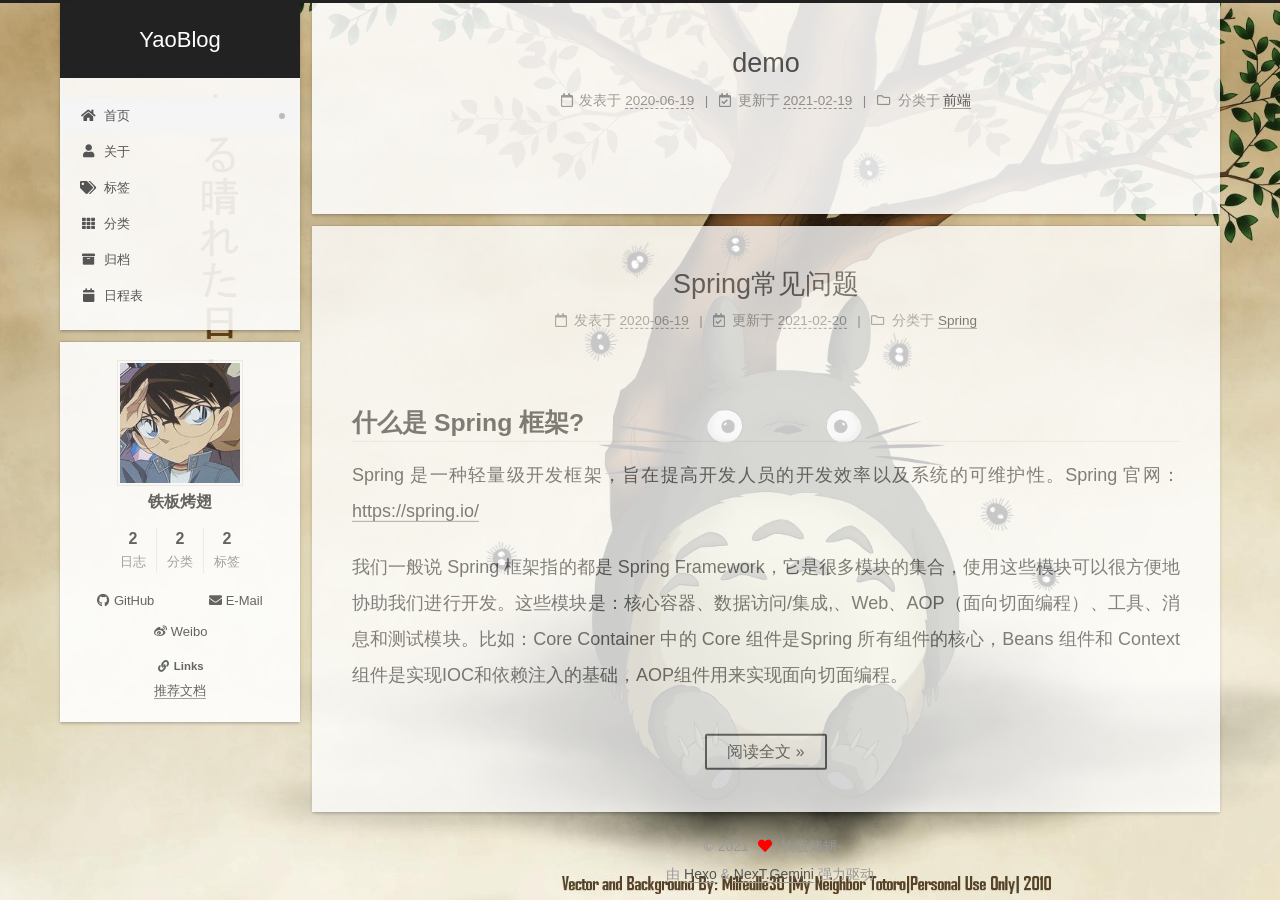
==== index.html @ 63dded12 "Site updated: 2021-02-20 14:52:36" ====
<!DOCTYPE html>
<html lang="zh-CN">
<head>
  <meta charset="UTF-8">
<meta name="viewport" content="width=device-width, initial-scale=1, maximum-scale=2">
<meta name="theme-color" content="#222">
<meta name="generator" content="Hexo 5.3.0">
  <link rel="apple-touch-icon" sizes="180x180" href="/images/apple-touch-icon-next.png">
  <link rel="icon" type="image/png" sizes="32x32" href="/images/favicon-32x32-next.png">
  <link rel="icon" type="image/png" sizes="16x16" href="/images/favicon-16x16-next.png">
  <link rel="mask-icon" href="/images/logo.svg" color="#222">

<link rel="stylesheet" href="/css/main.css">


<link rel="stylesheet" href="/lib/font-awesome/css/all.min.css">

<script id="hexo-configurations">
    var NexT = window.NexT || {};
    var CONFIG = {"hostname":"yaoblog.com","root":"/","scheme":"Gemini","version":"7.8.0","exturl":false,"sidebar":{"position":"left","display":"post","padding":18,"offset":12,"onmobile":false},"copycode":{"enable":false,"show_result":false,"style":null},"back2top":{"enable":true,"sidebar":false,"scrollpercent":false},"bookmark":{"enable":false,"color":"#222","save":"auto"},"fancybox":false,"mediumzoom":false,"lazyload":false,"pangu":false,"comments":{"style":"tabs","active":null,"storage":true,"lazyload":false,"nav":null},"algolia":{"hits":{"per_page":10},"labels":{"input_placeholder":"Search for Posts","hits_empty":"We didn't find any results for the search: ${query}","hits_stats":"${hits} results found in ${time} ms"}},"localsearch":{"enable":false,"trigger":"auto","top_n_per_article":1,"unescape":false,"preload":false},"motion":{"enable":true,"async":false,"transition":{"post_block":"fadeIn","post_header":"slideDownIn","post_body":"slideDownIn","coll_header":"slideLeftIn","sidebar":"slideUpIn"}}};
  </script>

  <meta property="og:type" content="website">
<meta property="og:title" content="YaoBlog">
<meta property="og:url" content="http://yaoblog.com/index.html">
<meta property="og:site_name" content="YaoBlog">
<meta property="og:locale" content="zh_CN">
<meta property="article:author" content="铁板烤翅">
<meta name="twitter:card" content="summary">

<link rel="canonical" href="http://yaoblog.com/">


<script id="page-configurations">
  // https://hexo.io/docs/variables.html
  CONFIG.page = {
    sidebar: "",
    isHome : true,
    isPost : false,
    lang   : 'zh-CN'
  };
</script>

  <title>YaoBlog</title>
  






  <noscript>
  <style>
  .use-motion .brand,
  .use-motion .menu-item,
  .sidebar-inner,
  .use-motion .post-block,
  .use-motion .pagination,
  .use-motion .comments,
  .use-motion .post-header,
  .use-motion .post-body,
  .use-motion .collection-header { opacity: initial; }

  .use-motion .site-title,
  .use-motion .site-subtitle {
    opacity: initial;
    top: initial;
  }

  .use-motion .logo-line-before i { left: initial; }
  .use-motion .logo-line-after i { right: initial; }
  </style>
</noscript>

</head>

<body itemscope itemtype="http://schema.org/WebPage">
  <div class="container use-motion">
    <div class="headband"></div>

    <header class="header" itemscope itemtype="http://schema.org/WPHeader">
      <div class="header-inner"><div class="site-brand-container">
  <div class="site-nav-toggle">
    <div class="toggle" aria-label="切换导航栏">
      <span class="toggle-line toggle-line-first"></span>
      <span class="toggle-line toggle-line-middle"></span>
      <span class="toggle-line toggle-line-last"></span>
    </div>
  </div>

  <div class="site-meta">

    <a href="/" class="brand" rel="start">
      <span class="logo-line-before"><i></i></span>
      <h1 class="site-title">YaoBlog</h1>
      <span class="logo-line-after"><i></i></span>
    </a>
  </div>

  <div class="site-nav-right">
    <div class="toggle popup-trigger">
    </div>
  </div>
</div>




<nav class="site-nav">
  <ul id="menu" class="main-menu menu">
        <li class="menu-item menu-item-home">

    <a href="/" rel="section"><i class="fa fa-home fa-fw"></i>首页</a>

  </li>
        <li class="menu-item menu-item-about">

    <a href="/about/" rel="section"><i class="fa fa-user fa-fw"></i>关于</a>

  </li>
        <li class="menu-item menu-item-tags">

    <a href="/tags/" rel="section"><i class="fa fa-tags fa-fw"></i>标签</a>

  </li>
        <li class="menu-item menu-item-categories">

    <a href="/categories/" rel="section"><i class="fa fa-th fa-fw"></i>分类</a>

  </li>
        <li class="menu-item menu-item-archives">

    <a href="/archives/" rel="section"><i class="fa fa-archive fa-fw"></i>归档</a>

  </li>
        <li class="menu-item menu-item-schedule">

    <a href="/schedule/" rel="section"><i class="fa fa-calendar fa-fw"></i>日程表</a>

  </li>
  </ul>
</nav>




</div>
    </header>

    
  <div class="back-to-top">
    <i class="fa fa-arrow-up"></i>
    <span>0%</span>
  </div>


    <main class="main">
      <div class="main-inner">
        <div class="content-wrap">
          

          <div class="content index posts-expand">
            
      
  
  
  <article itemscope itemtype="http://schema.org/Article" class="post-block" lang="zh-CN">
    <link itemprop="mainEntityOfPage" href="http://yaoblog.com/2020/06/19/demo/">

    <span hidden itemprop="author" itemscope itemtype="http://schema.org/Person">
      <meta itemprop="image" content="/images/1.gif">
      <meta itemprop="name" content="铁板烤翅">
      <meta itemprop="description" content="">
    </span>

    <span hidden itemprop="publisher" itemscope itemtype="http://schema.org/Organization">
      <meta itemprop="name" content="YaoBlog">
    </span>
      <header class="post-header">
        <h2 class="post-title" itemprop="name headline">
          
            <a href="/2020/06/19/demo/" class="post-title-link" itemprop="url">demo</a>
        </h2>

        <div class="post-meta">
            <span class="post-meta-item">
              <span class="post-meta-item-icon">
                <i class="far fa-calendar"></i>
              </span>
              <span class="post-meta-item-text">发表于</span>

              <time title="创建时间：2020-06-19 20:37:00" itemprop="dateCreated datePublished" datetime="2020-06-19T20:37:00+08:00">2020-06-19</time>
            </span>
              <span class="post-meta-item">
                <span class="post-meta-item-icon">
                  <i class="far fa-calendar-check"></i>
                </span>
                <span class="post-meta-item-text">更新于</span>
                <time title="修改时间：2021-02-19 23:08:04" itemprop="dateModified" datetime="2021-02-19T23:08:04+08:00">2021-02-19</time>
              </span>
            <span class="post-meta-item">
              <span class="post-meta-item-icon">
                <i class="far fa-folder"></i>
              </span>
              <span class="post-meta-item-text">分类于</span>
                <span itemprop="about" itemscope itemtype="http://schema.org/Thing">
                  <a href="/categories/%E5%89%8D%E7%AB%AF/" itemprop="url" rel="index"><span itemprop="name">前端</span></a>
                </span>
            </span>

          

        </div>
      </header>

    
    
    
    <div class="post-body" itemprop="articleBody">

      
          
      
    </div>

    
    
    
      <footer class="post-footer">
        <div class="post-eof"></div>
      </footer>
  </article>
  
  
  

      
  
  
  <article itemscope itemtype="http://schema.org/Article" class="post-block" lang="zh-CN">
    <link itemprop="mainEntityOfPage" href="http://yaoblog.com/2020/06/19/Spring%E5%B8%B8%E8%A7%81%E9%97%AE%E9%A2%98/">

    <span hidden itemprop="author" itemscope itemtype="http://schema.org/Person">
      <meta itemprop="image" content="/images/1.gif">
      <meta itemprop="name" content="铁板烤翅">
      <meta itemprop="description" content="">
    </span>

    <span hidden itemprop="publisher" itemscope itemtype="http://schema.org/Organization">
      <meta itemprop="name" content="YaoBlog">
    </span>
      <header class="post-header">
        <h2 class="post-title" itemprop="name headline">
          
            <a href="/2020/06/19/Spring%E5%B8%B8%E8%A7%81%E9%97%AE%E9%A2%98/" class="post-title-link" itemprop="url">Spring常见问题</a>
        </h2>

        <div class="post-meta">
            <span class="post-meta-item">
              <span class="post-meta-item-icon">
                <i class="far fa-calendar"></i>
              </span>
              <span class="post-meta-item-text">发表于</span>

              <time title="创建时间：2020-06-19 20:37:00" itemprop="dateCreated datePublished" datetime="2020-06-19T20:37:00+08:00">2020-06-19</time>
            </span>
              <span class="post-meta-item">
                <span class="post-meta-item-icon">
                  <i class="far fa-calendar-check"></i>
                </span>
                <span class="post-meta-item-text">更新于</span>
                <time title="修改时间：2021-02-20 11:25:54" itemprop="dateModified" datetime="2021-02-20T11:25:54+08:00">2021-02-20</time>
              </span>
            <span class="post-meta-item">
              <span class="post-meta-item-icon">
                <i class="far fa-folder"></i>
              </span>
              <span class="post-meta-item-text">分类于</span>
                <span itemprop="about" itemscope itemtype="http://schema.org/Thing">
                  <a href="/categories/Spring/" itemprop="url" rel="index"><span itemprop="name">Spring</span></a>
                </span>
            </span>

          

        </div>
      </header>

    
    
    
    <div class="post-body" itemprop="articleBody">

      
          <h2 id="什么是-Spring-框架"><a href="#什么是-Spring-框架" class="headerlink" title="什么是 Spring 框架?"></a>什么是 Spring 框架?</h2><p>Spring 是一种轻量级开发框架，旨在提高开发人员的开发效率以及系统的可维护性。Spring 官网：<a target="_blank" rel="noopener" href="https://spring.io/">https://spring.io/</a></p>
<p>我们一般说 Spring 框架指的都是 Spring Framework，它是很多模块的集合，使用这些模块可以很方便地协助我们进行开发。这些模块是：核心容器、数据访问/集成,、Web、AOP（面向切面编程）、工具、消息和测试模块。比如：Core Container 中的 Core 组件是Spring 所有组件的核心，Beans 组件和 Context 组件是实现IOC和依赖注入的基础，AOP组件用来实现面向切面编程。</p>
          <!--noindex-->
            <div class="post-button">
              <a class="btn" href="/2020/06/19/Spring%E5%B8%B8%E8%A7%81%E9%97%AE%E9%A2%98/#more" rel="contents">
                阅读全文 &raquo;
              </a>
            </div>
          <!--/noindex-->
        
      
    </div>

    
    
    
      <footer class="post-footer">
        <div class="post-eof"></div>
      </footer>
  </article>
  
  
  


  



          </div>
          

<script>
  window.addEventListener('tabs:register', () => {
    let { activeClass } = CONFIG.comments;
    if (CONFIG.comments.storage) {
      activeClass = localStorage.getItem('comments_active') || activeClass;
    }
    if (activeClass) {
      let activeTab = document.querySelector(`a[href="#comment-${activeClass}"]`);
      if (activeTab) {
        activeTab.click();
      }
    }
  });
  if (CONFIG.comments.storage) {
    window.addEventListener('tabs:click', event => {
      if (!event.target.matches('.tabs-comment .tab-content .tab-pane')) return;
      let commentClass = event.target.classList[1];
      localStorage.setItem('comments_active', commentClass);
    });
  }
</script>

        </div>
          
  
  <div class="toggle sidebar-toggle">
    <span class="toggle-line toggle-line-first"></span>
    <span class="toggle-line toggle-line-middle"></span>
    <span class="toggle-line toggle-line-last"></span>
  </div>

  <aside class="sidebar">
    <div class="sidebar-inner">

      <ul class="sidebar-nav motion-element">
        <li class="sidebar-nav-toc">
          文章目录
        </li>
        <li class="sidebar-nav-overview">
          站点概览
        </li>
      </ul>

      <!--noindex-->
      <div class="post-toc-wrap sidebar-panel">
      </div>
      <!--/noindex-->

      <div class="site-overview-wrap sidebar-panel">
        <div class="site-author motion-element" itemprop="author" itemscope itemtype="http://schema.org/Person">
    <img class="site-author-image" itemprop="image" alt="铁板烤翅"
      src="/images/1.gif">
  <p class="site-author-name" itemprop="name">铁板烤翅</p>
  <div class="site-description" itemprop="description"></div>
</div>
<div class="site-state-wrap motion-element">
  <nav class="site-state">
      <div class="site-state-item site-state-posts">
          <a href="/archives/">
        
          <span class="site-state-item-count">2</span>
          <span class="site-state-item-name">日志</span>
        </a>
      </div>
      <div class="site-state-item site-state-categories">
            <a href="/categories/">
          
        <span class="site-state-item-count">2</span>
        <span class="site-state-item-name">分类</span></a>
      </div>
      <div class="site-state-item site-state-tags">
            <a href="/tags/">
          
        <span class="site-state-item-count">2</span>
        <span class="site-state-item-name">标签</span></a>
      </div>
  </nav>
</div>
  <div class="links-of-author motion-element">
      <span class="links-of-author-item">
        <a href="https://github.com/yaochangjian99" title="GitHub → https:&#x2F;&#x2F;github.com&#x2F;yaochangjian99" rel="noopener" target="_blank"><i class="fab fa-github fa-fw"></i>GitHub</a>
      </span>
      <span class="links-of-author-item">
        <a href="mailto:yourname@gmail.com" title="E-Mail → mailto:yourname@gmail.com" rel="noopener" target="_blank"><i class="fa fa-envelope fa-fw"></i>E-Mail</a>
      </span>
      <span class="links-of-author-item">
        <a href="https://weibo.com/yourname" title="Weibo → https:&#x2F;&#x2F;weibo.com&#x2F;yourname" rel="noopener" target="_blank"><i class="fab fa-weibo fa-fw"></i>Weibo</a>
      </span>
  </div>


  <div class="links-of-blogroll motion-element">
    <div class="links-of-blogroll-title"><i class="fa fa-link fa-fw"></i>
      Links
    </div>
    <ul class="links-of-blogroll-list">
        <li class="links-of-blogroll-item">
          <a href="https://mubu.com/doc/4XnoLRq3066#mindmap" title="https:&#x2F;&#x2F;mubu.com&#x2F;doc&#x2F;4XnoLRq3066#mindmap" rel="noopener" target="_blank">推荐文档</a>
        </li>
    </ul>
  </div>

      </div>

    </div>
  </aside>
  <div id="sidebar-dimmer"></div>


      </div>
    </main>

    <footer class="footer">
      <div class="footer-inner">
        

        

<div class="copyright">
  
  &copy; 
  <span itemprop="copyrightYear">2021</span>
  <span class="with-love">
    <i class="fa fa-heart"></i>
  </span>
  <span class="author" itemprop="copyrightHolder">铁板烤翅</span>
</div>
  <div class="powered-by">由 <a href="https://hexo.io/" class="theme-link" rel="noopener" target="_blank">Hexo</a> & <a href="https://theme-next.org/" class="theme-link" rel="noopener" target="_blank">NexT.Gemini</a> 强力驱动
  </div>

        








      </div>
    </footer>
  </div>

  
  <script src="/lib/anime.min.js"></script>
  <script src="/lib/velocity/velocity.min.js"></script>
  <script src="/lib/velocity/velocity.ui.min.js"></script>

<script src="/js/utils.js"></script>

<script src="/js/motion.js"></script>


<script src="/js/schemes/pisces.js"></script>


<script src="/js/next-boot.js"></script>




  















  

  

</body>
</html>
---- css/main.css ----
:root {
  --body-bg-color: #eee;
  --content-bg-color: #fff;
  --card-bg-color: #f5f5f5;
  --text-color: #555;
  --blockquote-color: #666;
  --link-color: #555;
  --link-hover-color: #222;
  --brand-color: #fff;
  --brand-hover-color: #fff;
  --table-row-odd-bg-color: #f9f9f9;
  --table-row-hover-bg-color: #f5f5f5;
  --menu-item-bg-color: #f5f5f5;
  --btn-default-bg: #fff;
  --btn-default-color: #555;
  --btn-default-border-color: #555;
  --btn-default-hover-bg: #222;
  --btn-default-hover-color: #fff;
  --btn-default-hover-border-color: #222;
}
html {
  line-height: 1.15; /* 1 */
  -webkit-text-size-adjust: 100%; /* 2 */
}
body {
  margin: 0;
}
main {
  display: block;
}
h1 {
  font-size: 2em;
  margin: 0.67em 0;
}
hr {
  box-sizing: content-box; /* 1 */
  height: 0; /* 1 */
  overflow: visible; /* 2 */
}
pre {
  font-family: monospace, monospace; /* 1 */
  font-size: 1em; /* 2 */
}
a {
  background: transparent;
}
abbr[title] {
  border-bottom: none; /* 1 */
  text-decoration: underline; /* 2 */
  text-decoration: underline dotted; /* 2 */
}
b,
strong {
  font-weight: bolder;
}
code,
kbd,
samp {
  font-family: monospace, monospace; /* 1 */
  font-size: 1em; /* 2 */
}
small {
  font-size: 80%;
}
sub,
sup {
  font-size: 75%;
  line-height: 0;
  position: relative;
  vertical-align: baseline;
}
sub {
  bottom: -0.25em;
}
sup {
  top: -0.5em;
}
img {
  border-style: none;
}
button,
input,
optgroup,
select,
textarea {
  font-family: inherit; /* 1 */
  font-size: 100%; /* 1 */
  line-height: 1.15; /* 1 */
  margin: 0; /* 2 */
}
button,
input {
/* 1 */
  overflow: visible;
}
button,
select {
/* 1 */
  text-transform: none;
}
button,
[type='button'],
[type='reset'],
[type='submit'] {
  -webkit-appearance: button;
}
button::-moz-focus-inner,
[type='button']::-moz-focus-inner,
[type='reset']::-moz-focus-inner,
[type='submit']::-moz-focus-inner {
  border-style: none;
  padding: 0;
}
button:-moz-focusring,
[type='button']:-moz-focusring,
[type='reset']:-moz-focusring,
[type='submit']:-moz-focusring {
  outline: 1px dotted ButtonText;
}
fieldset {
  padding: 0.35em 0.75em 0.625em;
}
legend {
  box-sizing: border-box; /* 1 */
  color: inherit; /* 2 */
  display: table; /* 1 */
  max-width: 100%; /* 1 */
  padding: 0; /* 3 */
  white-space: normal; /* 1 */
}
progress {
  vertical-align: baseline;
}
textarea {
  overflow: auto;
}
[type='checkbox'],
[type='radio'] {
  box-sizing: border-box; /* 1 */
  padding: 0; /* 2 */
}
[type='number']::-webkit-inner-spin-button,
[type='number']::-webkit-outer-spin-button {
  height: auto;
}
[type='search'] {
  outline-offset: -2px; /* 2 */
  -webkit-appearance: textfield; /* 1 */
}
[type='search']::-webkit-search-decoration {
  -webkit-appearance: none;
}
::-webkit-file-upload-button {
  font: inherit; /* 2 */
  -webkit-appearance: button; /* 1 */
}
details {
  display: block;
}
summary {
  display: list-item;
}
template {
  display: none;
}
[hidden] {
  display: none;
}
::selection {
  background: #262a30;
  color: #eee;
}
html,
body {
  height: 100%;
}
body {
  background: var(--body-bg-color);
  color: var(--text-color);
  font-family: 'Lato', "PingFang SC", "Microsoft YaHei", sans-serif;
  font-size: 1em;
  line-height: 2;
}
@media (max-width: 991px) {
  body {
    padding-left: 0 !important;
    padding-right: 0 !important;
  }
}
h1,
h2,
h3,
h4,
h5,
h6 {
  font-family: 'Lato', "PingFang SC", "Microsoft YaHei", sans-serif;
  font-weight: bold;
  line-height: 1.5;
  margin: 20px 0 15px;
}
h1 {
  font-size: 1.5em;
}
h2 {
  font-size: 1.375em;
}
h3 {
  font-size: 1.25em;
}
h4 {
  font-size: 1.125em;
}
h5 {
  font-size: 1em;
}
h6 {
  font-size: 0.875em;
}
p {
  margin: 0 0 20px 0;
}
a,
span.exturl {
  border-bottom: 1px solid #999;
  color: var(--link-color);
  outline: 0;
  text-decoration: none;
  overflow-wrap: break-word;
  word-wrap: break-word;
  cursor: pointer;
}
a:hover,
span.exturl:hover {
  border-bottom-color: var(--link-hover-color);
  color: var(--link-hover-color);
}
iframe,
img,
video {
  display: block;
  margin-left: auto;
  margin-right: auto;
  max-width: 100%;
}
hr {
  background-image: repeating-linear-gradient(-45deg, #ddd, #ddd 4px, transparent 4px, transparent 8px);
  border: 0;
  height: 3px;
  margin: 40px 0;
}
blockquote {
  border-left: 4px solid #ddd;
  color: var(--blockquote-color);
  margin: 0;
  padding: 0 15px;
}
blockquote cite::before {
  content: '-';
  padding: 0 5px;
}
dt {
  font-weight: bold;
}
dd {
  margin: 0;
  padding: 0;
}
kbd {
  background-color: #f5f5f5;
  background-image: linear-gradient(#eee, #fff, #eee);
  border: 1px solid #ccc;
  border-radius: 0.2em;
  box-shadow: 0.1em 0.1em 0.2em rgba(0,0,0,0.1);
  color: #555;
  font-family: inherit;
  padding: 0.1em 0.3em;
  white-space: nowrap;
}
.table-container {
  overflow: auto;
}
table {
  border-collapse: collapse;
  border-spacing: 0;
  font-size: 0.875em;
  margin: 0 0 20px 0;
  width: 100%;
}
tbody tr:nth-of-type(odd) {
  background: var(--table-row-odd-bg-color);
}
tbody tr:hover {
  background: var(--table-row-hover-bg-color);
}
caption,
th,
td {
  font-weight: normal;
  padding: 8px;
  vertical-align: middle;
}
th,
td {
  border: 1px solid #ddd;
  border-bottom: 3px solid #ddd;
}
th {
  font-weight: 700;
  padding-bottom: 10px;
}
td {
  border-bottom-width: 1px;
}
.btn {
  background: var(--btn-default-bg);
  border: 2px solid var(--btn-default-border-color);
  border-radius: 2px;
  color: var(--btn-default-color);
  display: inline-block;
  font-size: 0.875em;
  line-height: 2;
  padding: 0 20px;
  text-decoration: none;
  transition-property: background-color;
  transition-delay: 0s;
  transition-duration: 0.2s;
  transition-timing-function: ease-in-out;
}
.btn:hover {
  background: var(--btn-default-hover-bg);
  border-color: var(--btn-default-hover-border-color);
  color: var(--btn-default-hover-color);
}
.btn + .btn {
  margin: 0 0 8px 8px;
}
.btn .fa-fw {
  text-align: left;
  width: 1.285714285714286em;
}
.toggle {
  line-height: 0;
}
.toggle .toggle-line {
  background: #fff;
  display: inline-block;
  height: 2px;
  left: 0;
  position: relative;
  top: 0;
  transition: all 0.4s;
  vertical-align: top;
  width: 100%;
}
.toggle .toggle-line:not(:first-child) {
  margin-top: 3px;
}
.toggle.toggle-arrow .toggle-line-first {
  left: 50%;
  top: 2px;
  transform: rotate(45deg);
  width: 50%;
}
.toggle.toggle-arrow .toggle-line-middle {
  left: 2px;
  width: 90%;
}
.toggle.toggle-arrow .toggle-line-last {
  left: 50%;
  top: -2px;
  transform: rotate(-45deg);
  width: 50%;
}
.toggle.toggle-close .toggle-line-first {
  transform: rotate(-45deg);
  top: 5px;
}
.toggle.toggle-close .toggle-line-middle {
  opacity: 0;
}
.toggle.toggle-close .toggle-line-last {
  transform: rotate(45deg);
  top: -5px;
}
.highlight,
pre {
  background: #f7f7f7;
  color: #4d4d4c;
  line-height: 1.6;
  margin: 0 auto 20px;
}
pre,
code {
  font-family: consolas, Menlo, monospace, "PingFang SC", "Microsoft YaHei";
}
code {
  background: #eee;
  border-radius: 3px;
  color: #555;
  padding: 2px 4px;
  overflow-wrap: break-word;
  word-wrap: break-word;
}
.highlight *::selection {
  background: #d6d6d6;
}
.highlight pre {
  border: 0;
  margin: 0;
  padding: 10px 0;
}
.highlight table {
  border: 0;
  margin: 0;
  width: auto;
}
.highlight td {
  border: 0;
  padding: 0;
}
.highlight figcaption {
  background: #eff2f3;
  color: #4d4d4c;
  display: flex;
  font-size: 0.875em;
  justify-content: space-between;
  line-height: 1.2;
  padding: 0.5em;
}
.highlight figcaption a {
  color: #4d4d4c;
}
.highlight figcaption a:hover {
  border-bottom-color: #4d4d4c;
}
.highlight .gutter {
  -moz-user-select: none;
  -ms-user-select: none;
  -webkit-user-select: none;
  user-select: none;
}
.highlight .gutter pre {
  background: #eff2f3;
  color: #869194;
  padding-left: 10px;
  padding-right: 10px;
  text-align: right;
}
.highlight .code pre {
  background: #f7f7f7;
  padding-left: 10px;
  width: 100%;
}
.gist table {
  width: auto;
}
.gist table td {
  border: 0;
}
pre {
  overflow: auto;
  padding: 10px;
}
pre code {
  background: none;
  color: #4d4d4c;
  font-size: 0.875em;
  padding: 0;
  text-shadow: none;
}
pre .deletion {
  background: #fdd;
}
pre .addition {
  background: #dfd;
}
pre .meta {
  color: #eab700;
  -moz-user-select: none;
  -ms-user-select: none;
  -webkit-user-select: none;
  user-select: none;
}
pre .comment {
  color: #8e908c;
}
pre .variable,
pre .attribute,
pre .tag,
pre .name,
pre .regexp,
pre .ruby .constant,
pre .xml .tag .title,
pre .xml .pi,
pre .xml .doctype,
pre .html .doctype,
pre .css .id,
pre .css .class,
pre .css .pseudo {
  color: #c82829;
}
pre .number,
pre .preprocessor,
pre .built_in,
pre .builtin-name,
pre .literal,
pre .params,
pre .constant,
pre .command {
  color: #f5871f;
}
pre .ruby .class .title,
pre .css .rules .attribute,
pre .string,
pre .symbol,
pre .value,
pre .inheritance,
pre .header,
pre .ruby .symbol,
pre .xml .cdata,
pre .special,
pre .formula {
  color: #718c00;
}
pre .title,
pre .css .hexcolor {
  color: #3e999f;
}
pre .function,
pre .python .decorator,
pre .python .title,
pre .ruby .function .title,
pre .ruby .title .keyword,
pre .perl .sub,
pre .javascript .title,
pre .coffeescript .title {
  color: #4271ae;
}
pre .keyword,
pre .javascript .function {
  color: #8959a8;
}
.blockquote-center {
  border-left: none;
  margin: 40px 0;
  padding: 0;
  position: relative;
  text-align: center;
}
.blockquote-center .fa {
  display: block;
  opacity: 0.6;
  position: absolute;
  width: 100%;
}
.blockquote-center .fa-quote-left {
  border-top: 1px solid #ccc;
  text-align: left;
  top: -20px;
}
.blockquote-center .fa-quote-right {
  border-bottom: 1px solid #ccc;
  text-align: right;
  bottom: -20px;
}
.blockquote-center p,
.blockquote-center div {
  text-align: center;
}
.post-body .group-picture img {
  margin: 0 auto;
  padding: 0 3px;
}
.group-picture-row {
  margin-bottom: 6px;
  overflow: hidden;
}
.group-picture-column {
  float: left;
  margin-bottom: 10px;
}
.post-body .label {
  color: #555;
  display: inline;
  padding: 0 2px;
}
.post-body .label.default {
  background: #f0f0f0;
}
.post-body .label.primary {
  background: #efe6f7;
}
.post-body .label.info {
  background: #e5f2f8;
}
.post-body .label.success {
  background: #e7f4e9;
}
.post-body .label.warning {
  background: #fcf6e1;
}
.post-body .label.danger {
  background: #fae8eb;
}
.post-body .tabs {
  margin-bottom: 20px;
}
.post-body .tabs,
.tabs-comment {
  display: block;
  padding-top: 10px;
  position: relative;
}
.post-body .tabs ul.nav-tabs,
.tabs-comment ul.nav-tabs {
  display: flex;
  flex-wrap: wrap;
  margin: 0;
  margin-bottom: -1px;
  padding: 0;
}
@media (max-width: 413px) {
  .post-body .tabs ul.nav-tabs,
  .tabs-comment ul.nav-tabs {
    display: block;
    margin-bottom: 5px;
  }
}
.post-body .tabs ul.nav-tabs li.tab,
.tabs-comment ul.nav-tabs li.tab {
  border-bottom: 1px solid #ddd;
  border-left: 1px solid transparent;
  border-right: 1px solid transparent;
  border-top: 3px solid transparent;
  flex-grow: 1;
  list-style-type: none;
  border-radius: 0 0 0 0;
}
@media (max-width: 413px) {
  .post-body .tabs ul.nav-tabs li.tab,
  .tabs-comment ul.nav-tabs li.tab {
    border-bottom: 1px solid transparent;
    border-left: 3px solid transparent;
    border-right: 1px solid transparent;
    border-top: 1px solid transparent;
  }
}
@media (max-width: 413px) {
  .post-body .tabs ul.nav-tabs li.tab,
  .tabs-comment ul.nav-tabs li.tab {
    border-radius: 0;
  }
}
.post-body .tabs ul.nav-tabs li.tab a,
.tabs-comment ul.nav-tabs li.tab a {
  border-bottom: initial;
  display: block;
  line-height: 1.8;
  outline: 0;
  padding: 0.25em 0.75em;
  text-align: center;
  transition-delay: 0s;
  transition-duration: 0.2s;
  transition-timing-function: ease-out;
}
.post-body .tabs ul.nav-tabs li.tab a i,
.tabs-comment ul.nav-tabs li.tab a i {
  width: 1.285714285714286em;
}
.post-body .tabs ul.nav-tabs li.tab.active,
.tabs-comment ul.nav-tabs li.tab.active {
  border-bottom: 1px solid transparent;
  border-left: 1px solid #ddd;
  border-right: 1px solid #ddd;
  border-top: 3px solid #fc6423;
}
@media (max-width: 413px) {
  .post-body .tabs ul.nav-tabs li.tab.active,
  .tabs-comment ul.nav-tabs li.tab.active {
    border-bottom: 1px solid #ddd;
    border-left: 3px solid #fc6423;
    border-right: 1px solid #ddd;
    border-top: 1px solid #ddd;
  }
}
.post-body .tabs ul.nav-tabs li.tab.active a,
.tabs-comment ul.nav-tabs li.tab.active a {
  color: var(--link-color);
  cursor: default;
}
.post-body .tabs .tab-content .tab-pane,
.tabs-comment .tab-content .tab-pane {
  border: 1px solid #ddd;
  border-top: 0;
  padding: 20px 20px 0 20px;
  border-radius: 0;
}
.post-body .tabs .tab-content .tab-pane:not(.active),
.tabs-comment .tab-content .tab-pane:not(.active) {
  display: none;
}
.post-body .tabs .tab-content .tab-pane.active,
.tabs-comment .tab-content .tab-pane.active {
  display: block;
}
.post-body .tabs .tab-content .tab-pane.active:nth-of-type(1),
.tabs-comment .tab-content .tab-pane.active:nth-of-type(1) {
  border-radius: 0 0 0 0;
}
@media (max-width: 413px) {
  .post-body .tabs .tab-content .tab-pane.active:nth-of-type(1),
  .tabs-comment .tab-content .tab-pane.active:nth-of-type(1) {
    border-radius: 0;
  }
}
.post-body .note {
  border-radius: 3px;
  margin-bottom: 20px;
  padding: 1em;
  position: relative;
  border: 1px solid #eee;
  border-left-width: 5px;
}
.post-body .note h2,
.post-body .note h3,
.post-body .note h4,
.post-body .note h5,
.post-body .note h6 {
  margin-top: 0;
  border-bottom: initial;
  margin-bottom: 0;
  padding-top: 0;
}
.post-body .note p:first-child,
.post-body .note ul:first-child,
.post-body .note ol:first-child,
.post-body .note table:first-child,
.post-body .note pre:first-child,
.post-body .note blockquote:first-child,
.post-body .note img:first-child {
  margin-top: 0;
}
.post-body .note p:last-child,
.post-body .note ul:last-child,
.post-body .note ol:last-child,
.post-body .note table:last-child,
.post-body .note pre:last-child,
.post-body .note blockquote:last-child,
.post-body .note img:last-child {
  margin-bottom: 0;
}
.post-body .note.default {
  border-left-color: #777;
}
.post-body .note.default h2,
.post-body .note.default h3,
.post-body .note.default h4,
.post-body .note.default h5,
.post-body .note.default h6 {
  color: #777;
}
.post-body .note.primary {
  border-left-color: #6f42c1;
}
.post-body .note.primary h2,
.post-body .note.primary h3,
.post-body .note.primary h4,
.post-body .note.primary h5,
.post-body .note.primary h6 {
  color: #6f42c1;
}
.post-body .note.info {
  border-left-color: #428bca;
}
.post-body .note.info h2,
.post-body .note.info h3,
.post-body .note.info h4,
.post-body .note.info h5,
.post-body .note.info h6 {
  color: #428bca;
}
.post-body .note.success {
  border-left-color: #5cb85c;
}
.post-body .note.success h2,
.post-body .note.success h3,
.post-body .note.success h4,
.post-body .note.success h5,
.post-body .note.success h6 {
  color: #5cb85c;
}
.post-body .note.warning {
  border-left-color: #f0ad4e;
}
.post-body .note.warning h2,
.post-body .note.warning h3,
.post-body .note.warning h4,
.post-body .note.warning h5,
.post-body .note.warning h6 {
  color: #f0ad4e;
}
.post-body .note.danger {
  border-left-color: #d9534f;
}
.post-body .note.danger h2,
.post-body .note.danger h3,
.post-body .note.danger h4,
.post-body .note.danger h5,
.post-body .note.danger h6 {
  color: #d9534f;
}
.pagination .prev,
.pagination .next,
.pagination .page-number,
.pagination .space {
  display: inline-block;
  margin: 0 10px;
  padding: 0 11px;
  position: relative;
  top: -1px;
}
@media (max-width: 767px) {
  .pagination .prev,
  .pagination .next,
  .pagination .page-number,
  .pagination .space {
    margin: 0 5px;
  }
}
.pagination {
  border-top: 1px solid #eee;
  margin: 120px 0 0;
  text-align: center;
}
.pagination .prev,
.pagination .next,
.pagination .page-number {
  border-bottom: 0;
  border-top: 1px solid #eee;
  transition-property: border-color;
  transition-delay: 0s;
  transition-duration: 0.2s;
  transition-timing-function: ease-in-out;
}
.pagination .prev:hover,
.pagination .next:hover,
.pagination .page-number:hover {
  border-top-color: #222;
}
.pagination .space {
  margin: 0;
  padding: 0;
}
.pagination .prev {
  margin-left: 0;
}
.pagination .next {
  margin-right: 0;
}
.pagination .page-number.current {
  background: #ccc;
  border-top-color: #ccc;
  color: #fff;
}
@media (max-width: 767px) {
  .pagination {
    border-top: none;
  }
  .pagination .prev,
  .pagination .next,
  .pagination .page-number {
    border-bottom: 1px solid #eee;
    border-top: 0;
    margin-bottom: 10px;
    padding: 0 10px;
  }
  .pagination .prev:hover,
  .pagination .next:hover,
  .pagination .page-number:hover {
    border-bottom-color: #222;
  }
}
.comments {
  margin-top: 60px;
  overflow: hidden;
}
.comment-button-group {
  display: flex;
  flex-wrap: wrap-reverse;
  justify-content: center;
  margin: 1em 0;
}
.comment-button-group .comment-button {
  margin: 0.1em 0.2em;
}
.comment-button-group .comment-button.active {
  background: var(--btn-default-hover-bg);
  border-color: var(--btn-default-hover-border-color);
  color: var(--btn-default-hover-color);
}
.comment-position {
  display: none;
}
.comment-position.active {
  display: block;
}
.tabs-comment {
  background: var(--content-bg-color);
  margin-top: 4em;
  padding-top: 0;
}
.tabs-comment .comments {
  border: 0;
  box-shadow: none;
  margin-top: 0;
  padding-top: 0;
}
.container {
  min-height: 100%;
  position: relative;
}
.main-inner {
  margin: 0 auto;
  width: calc(100% - 20px);
}
@media (min-width: 1200px) {
  .main-inner {
    width: 1160px;
  }
}
@media (min-width: 1600px) {
  .main-inner {
    width: 73%;
  }
}
@media (max-width: 767px) {
  .content-wrap {
    padding: 0 20px;
  }
}
.header {
  background: transparent;
}
.header-inner {
  margin: 0 auto;
  width: calc(100% - 20px);
}
@media (min-width: 1200px) {
  .header-inner {
    width: 1160px;
  }
}
@media (min-width: 1600px) {
  .header-inner {
    width: 73%;
  }
}
.site-brand-container {
  display: flex;
  flex-shrink: 0;
  padding: 0 10px;
}
.headband {
  background: #222;
  height: 3px;
}
.site-meta {
  flex-grow: 1;
  text-align: center;
}
@media (max-width: 767px) {
  .site-meta {
    text-align: center;
  }
}
.brand {
  border-bottom: none;
  color: var(--brand-color);
  display: inline-block;
  line-height: 1.375em;
  padding: 0 40px;
  position: relative;
}
.brand:hover {
  color: var(--brand-hover-color);
}
.site-title {
  font-family: 'Lato', "PingFang SC", "Microsoft YaHei", sans-serif;
  font-size: 1.375em;
  font-weight: normal;
  margin: 0;
}
.site-subtitle {
  color: #ddd;
  font-size: 0.8125em;
  margin: 10px 0;
}
.use-motion .brand {
  opacity: 0;
}
.use-motion .site-title,
.use-motion .site-subtitle,
.use-motion .custom-logo-image {
  opacity: 0;
  position: relative;
  top: -10px;
}
.site-nav-toggle,
.site-nav-right {
  display: none;
}
@media (max-width: 767px) {
  .site-nav-toggle,
  .site-nav-right {
    display: flex;
    flex-direction: column;
    justify-content: center;
  }
}
.site-nav-toggle .toggle,
.site-nav-right .toggle {
  color: var(--text-color);
  padding: 10px;
  width: 22px;
}
.site-nav-toggle .toggle .toggle-line,
.site-nav-right .toggle .toggle-line {
  background: var(--text-color);
  border-radius: 1px;
}
.site-nav {
  display: block;
}
@media (max-width: 767px) {
  .site-nav {
    clear: both;
    display: none;
  }
}
.site-nav.site-nav-on {
  display: block;
}
.menu {
  margin-top: 20px;
  padding-left: 0;
  text-align: center;
}
.menu-item {
  display: inline-block;
  list-style: none;
  margin: 0 10px;
}
@media (max-width: 767px) {
  .menu-item {
    display: block;
    margin-top: 10px;
  }
  .menu-item.menu-item-search {
    display: none;
  }
}
.menu-item a,
.menu-item span.exturl {
  border-bottom: 0;
  display: block;
  font-size: 0.8125em;
  transition-property: border-color;
  transition-delay: 0s;
  transition-duration: 0.2s;
  transition-timing-function: ease-in-out;
}
@media (hover: none) {
  .menu-item a:hover,
  .menu-item span.exturl:hover {
    border-bottom-color: transparent !important;
  }
}
.menu-item .fa,
.menu-item .fab,
.menu-item .far,
.menu-item .fas {
  margin-right: 8px;
}
.menu-item .badge {
  display: inline-block;
  font-weight: bold;
  line-height: 1;
  margin-left: 0.35em;
  margin-top: 0.35em;
  text-align: center;
  white-space: nowrap;
}
@media (max-width: 767px) {
  .menu-item .badge {
    float: right;
    margin-left: 0;
  }
}
.menu-item-active a,
.menu .menu-item a:hover,
.menu .menu-item span.exturl:hover {
  background: var(--menu-item-bg-color);
}
.use-motion .menu-item {
  opacity: 0;
}
.sidebar {
  background: #222;
  bottom: 0;
  box-shadow: inset 0 2px 6px #000;
  position: fixed;
  top: 0;
}
@media (max-width: 991px) {
  .sidebar {
    display: none;
  }
}
.sidebar-inner {
  color: #999;
  padding: 18px 10px;
  text-align: center;
}
.cc-license {
  margin-top: 10px;
  text-align: center;
}
.cc-license .cc-opacity {
  border-bottom: none;
  opacity: 0.7;
}
.cc-license .cc-opacity:hover {
  opacity: 0.9;
}
.cc-license img {
  display: inline-block;
}
.site-author-image {
  border: 1px solid #eee;
  display: block;
  margin: 0 auto;
  max-width: 120px;
  padding: 2px;
}
.site-author-name {
  color: var(--text-color);
  font-weight: 600;
  margin: 0;
  text-align: center;
}
.site-description {
  color: #999;
  font-size: 0.8125em;
  margin-top: 0;
  text-align: center;
}
.links-of-author {
  margin-top: 15px;
}
.links-of-author a,
.links-of-author span.exturl {
  border-bottom-color: #555;
  display: inline-block;
  font-size: 0.8125em;
  margin-bottom: 10px;
  margin-right: 10px;
  vertical-align: middle;
}
.links-of-author a::before,
.links-of-author span.exturl::before {
  background: #7763ff;
  border-radius: 50%;
  content: ' ';
  display: inline-block;
  height: 4px;
  margin-right: 3px;
  vertical-align: middle;
  width: 4px;
}
.sidebar-button {
  margin-top: 15px;
}
.sidebar-button a {
  border: 1px solid #fc6423;
  border-radius: 4px;
  color: #fc6423;
  display: inline-block;
  padding: 0 15px;
}
.sidebar-button a .fa,
.sidebar-button a .fab,
.sidebar-button a .far,
.sidebar-button a .fas {
  margin-right: 5px;
}
.sidebar-button a:hover {
  background: #fc6423;
  border: 1px solid #fc6423;
  color: #fff;
}
.sidebar-button a:hover .fa,
.sidebar-button a:hover .fab,
.sidebar-button a:hover .far,
.sidebar-button a:hover .fas {
  color: #fff;
}
.links-of-blogroll {
  font-size: 0.8125em;
  margin-top: 10px;
}
.links-of-blogroll-title {
  font-size: 0.875em;
  font-weight: 600;
  margin-top: 0;
}
.links-of-blogroll-list {
  list-style: none;
  margin: 0;
  padding: 0;
}
#sidebar-dimmer {
  display: none;
}
@media (max-width: 767px) {
  #sidebar-dimmer {
    background: #000;
    display: block;
    height: 100%;
    left: 100%;
    opacity: 0;
    position: fixed;
    top: 0;
    width: 100%;
    z-index: 1100;
  }
  .sidebar-active + #sidebar-dimmer {
    opacity: 0.7;
    transform: translateX(-100%);
    transition: opacity 0.5s;
  }
}
.sidebar-nav {
  margin: 0;
  padding-bottom: 20px;
  padding-left: 0;
}
.sidebar-nav li {
  border-bottom: 1px solid transparent;
  color: var(--text-color);
  cursor: pointer;
  display: inline-block;
  font-size: 0.875em;
}
.sidebar-nav li.sidebar-nav-overview {
  margin-left: 10px;
}
.sidebar-nav li:hover {
  color: #fc6423;
}
.sidebar-nav .sidebar-nav-active {
  border-bottom-color: #fc6423;
  color: #fc6423;
}
.sidebar-nav .sidebar-nav-active:hover {
  color: #fc6423;
}
.sidebar-panel {
  display: none;
  overflow-x: hidden;
  overflow-y: auto;
}
.sidebar-panel-active {
  display: block;
}
.sidebar-toggle {
  background: #222;
  bottom: 45px;
  cursor: pointer;
  height: 14px;
  left: 30px;
  padding: 5px;
  position: fixed;
  width: 14px;
  z-index: 1300;
}
@media (max-width: 991px) {
  .sidebar-toggle {
    left: 20px;
    opacity: 0.8;
    display: none;
  }
}
.sidebar-toggle:hover .toggle-line {
  background: #fc6423;
}
.post-toc {
  font-size: 0.875em;
}
.post-toc ol {
  list-style: none;
  margin: 0;
  padding: 0 2px 5px 10px;
  text-align: left;
}
.post-toc ol > ol {
  padding-left: 0;
}
.post-toc ol a {
  transition-property: all;
  transition-delay: 0s;
  transition-duration: 0.2s;
  transition-timing-function: ease-in-out;
}
.post-toc .nav-item {
  line-height: 1.8;
  overflow: hidden;
  text-overflow: ellipsis;
  white-space: nowrap;
}
.post-toc .nav .nav-child {
  display: none;
}
.post-toc .nav .active > .nav-child {
  display: block;
}
.post-toc .nav .active-current > .nav-child {
  display: block;
}
.post-toc .nav .active-current > .nav-child > .nav-item {
  display: block;
}
.post-toc .nav .active > a {
  border-bottom-color: #fc6423;
  color: #fc6423;
}
.post-toc .nav .active-current > a {
  color: #fc6423;
}
.post-toc .nav .active-current > a:hover {
  color: #fc6423;
}
.site-state {
  display: flex;
  justify-content: center;
  line-height: 1.4;
  margin-top: 10px;
  overflow: hidden;
  text-align: center;
  white-space: nowrap;
}
.site-state-item {
  padding: 0 15px;
}
.site-state-item:not(:first-child) {
  border-left: 1px solid #eee;
}
.site-state-item a {
  border-bottom: none;
}
.site-state-item-count {
  display: block;
  font-size: 1em;
  font-weight: 600;
  text-align: center;
}
.site-state-item-name {
  color: #999;
  font-size: 0.8125em;
}
.footer {
  color: #999;
  font-size: 0.875em;
  padding: 20px 0;
}
.footer.footer-fixed {
  bottom: 0;
  left: 0;
  position: absolute;
  right: 0;
}
.footer-inner {
  box-sizing: border-box;
  margin: 0 auto;
  text-align: center;
  width: calc(100% - 20px);
}
@media (min-width: 1200px) {
  .footer-inner {
    width: 1160px;
  }
}
@media (min-width: 1600px) {
  .footer-inner {
    width: 73%;
  }
}
.languages {
  display: inline-block;
  font-size: 1.125em;
  position: relative;
}
.languages .lang-select-label span {
  margin: 0 0.5em;
}
.languages .lang-select {
  height: 100%;
  left: 0;
  opacity: 0;
  position: absolute;
  top: 0;
  width: 100%;
}
.with-love {
  color: #ff0000;
  display: inline-block;
  margin: 0 5px;
}
.powered-by,
.theme-info {
  display: inline-block;
}
@-moz-keyframes iconAnimate {
  0%, 100% {
    transform: scale(1);
  }
  10%, 30% {
    transform: scale(0.9);
  }
  20%, 40%, 60%, 80% {
    transform: scale(1.1);
  }
  50%, 70% {
    transform: scale(1.1);
  }
}
@-webkit-keyframes iconAnimate {
  0%, 100% {
    transform: scale(1);
  }
  10%, 30% {
    transform: scale(0.9);
  }
  20%, 40%, 60%, 80% {
    transform: scale(1.1);
  }
  50%, 70% {
    transform: scale(1.1);
  }
}
@-o-keyframes iconAnimate {
  0%, 100% {
    transform: scale(1);
  }
  10%, 30% {
    transform: scale(0.9);
  }
  20%, 40%, 60%, 80% {
    transform: scale(1.1);
  }
  50%, 70% {
    transform: scale(1.1);
  }
}
@keyframes iconAnimate {
  0%, 100% {
    transform: scale(1);
  }
  10%, 30% {
    transform: scale(0.9);
  }
  20%, 40%, 60%, 80% {
    transform: scale(1.1);
  }
  50%, 70% {
    transform: scale(1.1);
  }
}
.back-to-top {
  font-size: 12px;
  text-align: center;
  transition-delay: 0s;
  transition-duration: 0.2s;
  transition-timing-function: ease-in-out;
}
.back-to-top {
  background: #222;
  bottom: -100px;
  box-sizing: border-box;
  color: #fff;
  cursor: pointer;
  left: 30px;
  opacity: 0.6;
  padding: 0 6px;
  position: fixed;
  transition-property: bottom;
  z-index: 1300;
  width: 24px;
}
.back-to-top span {
  display: none;
}
.back-to-top:hover {
  color: #fc6423;
}
.back-to-top.back-to-top-on {
  bottom: 30px;
}
@media (max-width: 991px) {
  .back-to-top {
    left: 20px;
    opacity: 0.8;
  }
}
.post-body {
  font-family: 'Lato', "PingFang SC", "Microsoft YaHei", sans-serif;
  overflow-wrap: break-word;
  word-wrap: break-word;
}
@media (min-width: 1200px) {
  .post-body {
    font-size: 1.125em;
  }
}
.post-body .exturl .fa {
  font-size: 0.875em;
  margin-left: 4px;
}
.post-body .image-caption,
.post-body .figure .caption {
  color: #999;
  font-size: 0.875em;
  font-weight: bold;
  line-height: 1;
  margin: -20px auto 15px;
  text-align: center;
}
.post-sticky-flag {
  display: inline-block;
  transform: rotate(30deg);
}
.post-button {
  margin-top: 40px;
  text-align: center;
}
.use-motion .post-block,
.use-motion .pagination,
.use-motion .comments {
  opacity: 0;
}
.use-motion .post-header {
  opacity: 0;
}
.use-motion .post-body {
  opacity: 0;
}
.use-motion .collection-header {
  opacity: 0;
}
.posts-collapse {
  margin-left: 35px;
  position: relative;
}
@media (max-width: 767px) {
  .posts-collapse {
    margin-left: 0px;
    margin-right: 0px;
  }
}
.posts-collapse .collection-title {
  font-size: 1.125em;
  position: relative;
}
.posts-collapse .collection-title::before {
  background: #999;
  border: 1px solid #fff;
  border-radius: 50%;
  content: ' ';
  height: 10px;
  left: 0;
  margin-left: -6px;
  margin-top: -4px;
  position: absolute;
  top: 50%;
  width: 10px;
}
.posts-collapse .collection-year {
  font-size: 1.5em;
  font-weight: bold;
  margin: 60px 0;
  position: relative;
}
.posts-collapse .collection-year::before {
  background: #bbb;
  border-radius: 50%;
  content: ' ';
  height: 8px;
  left: 0;
  margin-left: -4px;
  margin-top: -4px;
  position: absolute;
  top: 50%;
  width: 8px;
}
.posts-collapse .collection-header {
  display: block;
  margin: 0 0 0 20px;
}
.posts-collapse .collection-header small {
  color: #bbb;
  margin-left: 5px;
}
.posts-collapse .post-header {
  border-bottom: 1px dashed #ccc;
  margin: 30px 0;
  padding-left: 15px;
  position: relative;
  transition-property: border;
  transition-delay: 0s;
  transition-duration: 0.2s;
  transition-timing-function: ease-in-out;
}
.posts-collapse .post-header::before {
  background: #bbb;
  border: 1px solid #fff;
  border-radius: 50%;
  content: ' ';
  height: 6px;
  left: 0;
  margin-left: -4px;
  position: absolute;
  top: 0.75em;
  transition-property: background;
  width: 6px;
  transition-delay: 0s;
  transition-duration: 0.2s;
  transition-timing-function: ease-in-out;
}
.posts-collapse .post-header:hover {
  border-bottom-color: #666;
}
.posts-collapse .post-header:hover::before {
  background: #222;
}
.posts-collapse .post-meta {
  display: inline;
  font-size: 0.75em;
  margin-right: 10px;
}
.posts-collapse .post-title {
  display: inline;
}
.posts-collapse .post-title a,
.posts-collapse .post-title span.exturl {
  border-bottom: none;
  color: var(--link-color);
}
.posts-collapse .post-title .fa-external-link-alt {
  font-size: 0.875em;
  margin-left: 5px;
}
.posts-collapse::before {
  background: #f5f5f5;
  content: ' ';
  height: 100%;
  left: 0;
  margin-left: -2px;
  position: absolute;
  top: 1.25em;
  width: 4px;
}
.post-eof {
  background: #ccc;
  height: 1px;
  margin: 80px auto 60px;
  text-align: center;
  width: 8%;
}
.post-block:last-of-type .post-eof {
  display: none;
}
.content {
  padding-top: 40px;
}
@media (min-width: 992px) {
  .post-body {
    text-align: justify;
  }
}
@media (max-width: 991px) {
  .post-body {
    text-align: justify;
  }
}
.post-body h1,
.post-body h2,
.post-body h3,
.post-body h4,
.post-body h5,
.post-body h6 {
  padding-top: 10px;
}
.post-body h1 .header-anchor,
.post-body h2 .header-anchor,
.post-body h3 .header-anchor,
.post-body h4 .header-anchor,
.post-body h5 .header-anchor,
.post-body h6 .header-anchor {
  border-bottom-style: none;
  color: #ccc;
  float: right;
  margin-left: 10px;
  visibility: hidden;
}
.post-body h1 .header-anchor:hover,
.post-body h2 .header-anchor:hover,
.post-body h3 .header-anchor:hover,
.post-body h4 .header-anchor:hover,
.post-body h5 .header-anchor:hover,
.post-body h6 .header-anchor:hover {
  color: inherit;
}
.post-body h1:hover .header-anchor,
.post-body h2:hover .header-anchor,
.post-body h3:hover .header-anchor,
.post-body h4:hover .header-anchor,
.post-body h5:hover .header-anchor,
.post-body h6:hover .header-anchor {
  visibility: visible;
}
.post-body iframe,
.post-body img,
.post-body video {
  margin-bottom: 20px;
}
.post-body .video-container {
  height: 0;
  margin-bottom: 20px;
  overflow: hidden;
  padding-top: 75%;
  position: relative;
  width: 100%;
}
.post-body .video-container iframe,
.post-body .video-container object,
.post-body .video-container embed {
  height: 100%;
  left: 0;
  margin: 0;
  position: absolute;
  top: 0;
  width: 100%;
}
.post-gallery {
  align-items: center;
  display: grid;
  grid-gap: 10px;
  grid-template-columns: 1fr 1fr 1fr;
  margin-bottom: 20px;
}
@media (max-width: 767px) {
  .post-gallery {
    grid-template-columns: 1fr 1fr;
  }
}
.post-gallery a {
  border: 0;
}
.post-gallery img {
  margin: 0;
}
.posts-expand .post-header {
  font-size: 1.125em;
}
.posts-expand .post-title {
  font-size: 1.5em;
  font-weight: normal;
  margin: initial;
  text-align: center;
  overflow-wrap: break-word;
  word-wrap: break-word;
}
.posts-expand .post-title-link {
  border-bottom: none;
  color: var(--link-color);
  display: inline-block;
  position: relative;
  vertical-align: top;
}
.posts-expand .post-title-link::before {
  background: var(--link-color);
  bottom: 0;
  content: '';
  height: 2px;
  left: 0;
  position: absolute;
  transform: scaleX(0);
  visibility: hidden;
  width: 100%;
  transition-delay: 0s;
  transition-duration: 0.2s;
  transition-timing-function: ease-in-out;
}
.posts-expand .post-title-link:hover::before {
  transform: scaleX(1);
  visibility: visible;
}
.posts-expand .post-title-link .fa-external-link-alt {
  font-size: 0.875em;
  margin-left: 5px;
}
.posts-expand .post-meta {
  color: #999;
  font-family: 'Lato', "PingFang SC", "Microsoft YaHei", sans-serif;
  font-size: 0.75em;
  margin: 3px 0 60px 0;
  text-align: center;
}
.posts-expand .post-meta .post-description {
  font-size: 0.875em;
  margin-top: 2px;
}
.posts-expand .post-meta time {
  border-bottom: 1px dashed #999;
  cursor: pointer;
}
.post-meta .post-meta-item + .post-meta-item::before {
  content: '|';
  margin: 0 0.5em;
}
.post-meta-divider {
  margin: 0 0.5em;
}
.post-meta-item-icon {
  margin-right: 3px;
}
@media (max-width: 991px) {
  .post-meta-item-icon {
    display: inline-block;
  }
}
@media (max-width: 991px) {
  .post-meta-item-text {
    display: none;
  }
}
.post-nav {
  border-top: 1px solid #eee;
  display: flex;
  justify-content: space-between;
  margin-top: 15px;
  padding: 10px 5px 0;
}
.post-nav-item {
  flex: 1;
}
.post-nav-item a {
  border-bottom: none;
  display: block;
  font-size: 0.875em;
  line-height: 1.6;
  position: relative;
}
.post-nav-item a:active {
  top: 2px;
}
.post-nav-item .fa {
  font-size: 0.75em;
}
.post-nav-item:first-child {
  margin-right: 15px;
}
.post-nav-item:first-child .fa {
  margin-right: 5px;
}
.post-nav-item:last-child {
  margin-left: 15px;
  text-align: right;
}
.post-nav-item:last-child .fa {
  margin-left: 5px;
}
.rtl.post-body p,
.rtl.post-body a,
.rtl.post-body h1,
.rtl.post-body h2,
.rtl.post-body h3,
.rtl.post-body h4,
.rtl.post-body h5,
.rtl.post-body h6,
.rtl.post-body li,
.rtl.post-body ul,
.rtl.post-body ol {
  direction: rtl;
  font-family: UKIJ Ekran;
}
.rtl.post-title {
  font-family: UKIJ Ekran;
}
.post-tags {
  margin-top: 40px;
  text-align: center;
}
.post-tags a {
  display: inline-block;
  font-size: 0.8125em;
}
.post-tags a:not(:last-child) {
  margin-right: 10px;
}
.post-widgets {
  border-top: 1px solid #eee;
  margin-top: 15px;
  text-align: center;
}
.wp_rating {
  height: 20px;
  line-height: 20px;
  margin-top: 10px;
  padding-top: 6px;
  text-align: center;
}
.social-like {
  display: flex;
  font-size: 0.875em;
  justify-content: center;
  text-align: center;
}
.reward-container {
  margin: 20px auto;
  padding: 10px 0;
  text-align: center;
  width: 90%;
}
.reward-container button {
  background: transparent;
  border: 1px solid #fc6423;
  border-radius: 0;
  color: #fc6423;
  cursor: pointer;
  line-height: 2;
  outline: 0;
  padding: 0 15px;
  vertical-align: text-top;
}
.reward-container button:hover {
  background: #fc6423;
  border: 1px solid transparent;
  color: #fa9366;
}
#qr {
  padding-top: 20px;
}
#qr a {
  border: 0;
}
#qr img {
  display: inline-block;
  margin: 0.8em 2em 0 2em;
  max-width: 100%;
  width: 180px;
}
#qr p {
  text-align: center;
}
.category-all-page .category-all-title {
  text-align: center;
}
.category-all-page .category-all {
  margin-top: 20px;
}
.category-all-page .category-list {
  list-style: none;
  margin: 0;
  padding: 0;
}
.category-all-page .category-list-item {
  margin: 5px 10px;
}
.category-all-page .category-list-count {
  color: #bbb;
}
.category-all-page .category-list-count::before {
  content: ' (';
  display: inline;
}
.category-all-page .category-list-count::after {
  content: ') ';
  display: inline;
}
.category-all-page .category-list-child {
  padding-left: 10px;
}
.event-list {
  padding: 0;
}
.event-list hr {
  background: #222;
  margin: 20px 0 45px 0;
}
.event-list hr::after {
  background: #222;
  color: #fff;
  content: 'NOW';
  display: inline-block;
  font-weight: bold;
  padding: 0 5px;
  text-align: right;
}
.event-list .event {
  background: #222;
  margin: 20px 0;
  min-height: 40px;
  padding: 15px 0 15px 10px;
}
.event-list .event .event-summary {
  color: #fff;
  margin: 0;
  padding-bottom: 3px;
}
.event-list .event .event-summary::before {
  animation: dot-flash 1s alternate infinite ease-in-out;
  color: #fff;
  content: '\f111';
  display: inline-block;
  font-size: 10px;
  margin-right: 25px;
  vertical-align: middle;
  font-family: 'Font Awesome 5 Free';
  font-weight: 900;
}
.event-list .event .event-relative-time {
  color: #bbb;
  display: inline-block;
  font-size: 12px;
  font-weight: normal;
  padding-left: 12px;
}
.event-list .event .event-details {
  color: #fff;
  display: block;
  line-height: 18px;
  margin-left: 56px;
  padding-bottom: 6px;
  padding-top: 3px;
  text-indent: -24px;
}
.event-list .event .event-details::before {
  color: #fff;
  display: inline-block;
  margin-right: 9px;
  text-align: center;
  text-indent: 0;
  width: 14px;
  font-family: 'Font Awesome 5 Free';
  font-weight: 900;
}
.event-list .event .event-details.event-location::before {
  content: '\f041';
}
.event-list .event .event-details.event-duration::before {
  content: '\f017';
}
.event-list .event-past {
  background: #f5f5f5;
}
.event-list .event-past .event-summary,
.event-list .event-past .event-details {
  color: #bbb;
  opacity: 0.9;
}
.event-list .event-past .event-summary::before,
.event-list .event-past .event-details::before {
  animation: none;
  color: #bbb;
}
@-moz-keyframes dot-flash {
  from {
    opacity: 1;
    transform: scale(1);
  }
  to {
    opacity: 0;
    transform: scale(0.8);
  }
}
@-webkit-keyframes dot-flash {
  from {
    opacity: 1;
    transform: scale(1);
  }
  to {
    opacity: 0;
    transform: scale(0.8);
  }
}
@-o-keyframes dot-flash {
  from {
    opacity: 1;
    transform: scale(1);
  }
  to {
    opacity: 0;
    transform: scale(0.8);
  }
}
@keyframes dot-flash {
  from {
    opacity: 1;
    transform: scale(1);
  }
  to {
    opacity: 0;
    transform: scale(0.8);
  }
}
ul.breadcrumb {
  font-size: 0.75em;
  list-style: none;
  margin: 1em 0;
  padding: 0 2em;
  text-align: center;
}
ul.breadcrumb li {
  display: inline;
}
ul.breadcrumb li + li::before {
  content: '/\00a0';
  font-weight: normal;
  padding: 0.5em;
}
ul.breadcrumb li + li:last-child {
  font-weight: bold;
}
.tag-cloud {
  text-align: center;
}
.tag-cloud a {
  display: inline-block;
  margin: 10px;
}
.tag-cloud a:hover {
  color: var(--link-hover-color) !important;
}
.header {
  margin: 0 auto;
  position: relative;
  width: calc(100% - 20px);
}
@media (min-width: 1200px) {
  .header {
    width: 1160px;
  }
}
@media (min-width: 1600px) {
  .header {
    width: 73%;
  }
}
@media (max-width: 991px) {
  .header {
    width: auto;
  }
}
.header-inner {
  background: var(--content-bg-color);
  border-radius: initial;
  box-shadow: 0 2px 2px 0 rgba(0,0,0,0.12), 0 3px 1px -2px rgba(0,0,0,0.06), 0 1px 5px 0 rgba(0,0,0,0.12);
  overflow: hidden;
  padding: 0;
  position: absolute;
  top: 0;
  width: 240px;
}
@media (min-width: 1200px) {
  .header-inner {
    width: 240px;
  }
}
@media (max-width: 991px) {
  .header-inner {
    border-radius: initial;
    position: relative;
    width: auto;
  }
}
.main-inner {
  align-items: flex-start;
  display: flex;
  justify-content: space-between;
  flex-direction: row-reverse;
}
@media (max-width: 991px) {
  .main-inner {
    width: auto;
  }
}
.content-wrap {
  background: var(--content-bg-color);
  border-radius: initial;
  box-shadow: 0 2px 2px 0 rgba(0,0,0,0.12), 0 3px 1px -2px rgba(0,0,0,0.06), 0 1px 5px 0 rgba(0,0,0,0.12);
  box-sizing: border-box;
  padding: 40px;
  width: calc(100% - 252px);
}
@media (max-width: 991px) {
  .content-wrap {
    border-radius: initial;
    padding: 20px;
    width: 100%;
  }
}
.footer-inner {
  padding-left: 260px;
}
.back-to-top {
  left: auto;
  right: 30px;
}
@media (max-width: 991px) {
  .back-to-top {
    right: 20px;
  }
}
@media (max-width: 991px) {
  .footer-inner {
    padding-left: 0;
    padding-right: 0;
    width: auto;
  }
}
.site-brand-container {
  background: #222;
}
@media (max-width: 991px) {
  .site-brand-container {
    box-shadow: 0 0 16px rgba(0,0,0,0.5);
  }
}
.site-meta {
  padding: 20px 0;
}
.brand {
  padding: 0;
}
.site-subtitle {
  margin: 10px 10px 0;
}
.custom-logo-image {
  margin-top: 20px;
}
@media (max-width: 991px) {
  .custom-logo-image {
    display: none;
  }
}
@media (min-width: 768px) and (max-width: 991px) {
  .site-nav-toggle,
  .site-nav-right {
    display: flex;
    flex-direction: column;
    justify-content: center;
  }
}
.site-nav-toggle .toggle,
.site-nav-right .toggle {
  color: #fff;
}
.site-nav-toggle .toggle .toggle-line,
.site-nav-right .toggle .toggle-line {
  background: #fff;
}
@media (min-width: 768px) and (max-width: 991px) {
  .site-nav {
    display: none;
  }
}
.menu .menu-item {
  display: block;
  margin: 0;
}
.menu .menu-item a,
.menu .menu-item span.exturl {
  padding: 5px 20px;
  position: relative;
  text-align: left;
  transition-property: background-color;
}
@media (max-width: 991px) {
  .menu .menu-item.menu-item-search {
    display: none;
  }
}
.menu .menu-item .badge {
  background: #ccc;
  border-radius: 10px;
  color: #fff;
  float: right;
  padding: 2px 5px;
  text-shadow: 1px 1px 0 rgba(0,0,0,0.1);
  vertical-align: middle;
}
.main-menu .menu-item-active a::after {
  background: #bbb;
  border-radius: 50%;
  content: ' ';
  height: 6px;
  margin-top: -3px;
  position: absolute;
  right: 15px;
  top: 50%;
  width: 6px;
}
.sub-menu {
  background: var(--content-bg-color);
  border-bottom: 1px solid #ddd;
  margin: 0;
  padding: 6px 0;
}
.sub-menu .menu-item {
  display: inline-block;
}
.sub-menu .menu-item a,
.sub-menu .menu-item span.exturl {
  background: transparent;
  margin: 5px 10px;
  padding: initial;
}
.sub-menu .menu-item a:hover,
.sub-menu .menu-item span.exturl:hover {
  background: transparent;
  color: #fc6423;
}
.sub-menu .menu-item-active a {
  border-bottom-color: #fc6423;
  color: #fc6423;
}
.sub-menu .menu-item-active a:hover {
  border-bottom-color: #fc6423;
}
.sidebar {
  background: var(--body-bg-color);
  box-shadow: none;
  margin-top: 100%;
  position: static;
  width: 240px;
}
@media (max-width: 991px) {
  .sidebar {
    display: none;
  }
}
.sidebar-toggle {
  display: none;
}
.sidebar-inner {
  background: var(--content-bg-color);
  border-radius: initial;
  box-shadow: 0 2px 2px 0 rgba(0,0,0,0.12), 0 3px 1px -2px rgba(0,0,0,0.06), 0 1px 5px 0 rgba(0,0,0,0.12), 0 -1px 0.5px 0 rgba(0,0,0,0.09);
  box-sizing: border-box;
  color: var(--text-color);
  width: 240px;
  opacity: 0;
}
.sidebar-inner.affix {
  position: fixed;
  top: 12px;
}
.sidebar-inner.affix-bottom {
  position: absolute;
}
.site-state-item {
  padding: 0 10px;
}
.sidebar-button {
  border-bottom: 1px dotted #ccc;
  border-top: 1px dotted #ccc;
  margin-top: 10px;
  text-align: center;
}
.sidebar-button a {
  border: 0;
  color: #fc6423;
  display: block;
}
.sidebar-button a:hover {
  background: none;
  border: 0;
  color: #e34603;
}
.sidebar-button a:hover .fa,
.sidebar-button a:hover .fab,
.sidebar-button a:hover .far,
.sidebar-button a:hover .fas {
  color: #e34603;
}
.links-of-author {
  display: flex;
  flex-wrap: wrap;
  margin-top: 10px;
  justify-content: center;
}
.links-of-author-item {
  margin: 5px 0 0;
  width: 50%;
}
.links-of-author-item a,
.links-of-author-item span.exturl {
  box-sizing: border-box;
  display: inline-block;
  margin-bottom: 0;
  margin-right: 0;
  max-width: 216px;
  overflow: hidden;
  padding: 0 5px;
  text-overflow: ellipsis;
  white-space: nowrap;
}
.links-of-author-item a,
.links-of-author-item span.exturl {
  border-bottom: none;
  display: block;
  text-decoration: none;
}
.links-of-author-item a::before,
.links-of-author-item span.exturl::before {
  display: none;
}
.links-of-author-item a:hover,
.links-of-author-item span.exturl:hover {
  background: var(--body-bg-color);
  border-radius: 4px;
}
.links-of-author-item .fa,
.links-of-author-item .fab,
.links-of-author-item .far,
.links-of-author-item .fas {
  margin-right: 2px;
}
.links-of-blogroll-item {
  padding: 0;
}
.content-wrap {
  background: initial;
  box-shadow: initial;
  padding: initial;
}
.post-block {
  background: var(--content-bg-color);
  border-radius: initial;
  box-shadow: 0 2px 2px 0 rgba(0,0,0,0.12), 0 3px 1px -2px rgba(0,0,0,0.06), 0 1px 5px 0 rgba(0,0,0,0.12);
  padding: 40px;
}
.post-block + .post-block {
  border-radius: initial;
  box-shadow: 0 2px 2px 0 rgba(0,0,0,0.12), 0 3px 1px -2px rgba(0,0,0,0.06), 0 1px 5px 0 rgba(0,0,0,0.12), 0 -1px 0.5px 0 rgba(0,0,0,0.09);
  margin-top: 12px;
}
.comments {
  background: var(--content-bg-color);
  border-radius: initial;
  box-shadow: 0 2px 2px 0 rgba(0,0,0,0.12), 0 3px 1px -2px rgba(0,0,0,0.06), 0 1px 5px 0 rgba(0,0,0,0.12), 0 -1px 0.5px 0 rgba(0,0,0,0.09);
  margin-top: 12px;
  padding: 40px;
}
.tabs-comment {
  margin-top: 1em;
}
.content {
  padding-top: initial;
}
.post-eof {
  display: none;
}
.pagination {
  background: var(--content-bg-color);
  border-radius: initial;
  border-top: initial;
  box-shadow: 0 2px 2px 0 rgba(0,0,0,0.12), 0 3px 1px -2px rgba(0,0,0,0.06), 0 1px 5px 0 rgba(0,0,0,0.12), 0 -1px 0.5px 0 rgba(0,0,0,0.09);
  margin: 12px 0 0;
  padding: 10px 0 10px;
}
.pagination .prev,
.pagination .next,
.pagination .page-number {
  margin-bottom: initial;
  top: initial;
}
.main {
  padding-bottom: initial;
}
.footer {
  bottom: auto;
}
.sub-menu {
  border-bottom: initial;
  box-shadow: 0 2px 2px 0 rgba(0,0,0,0.12), 0 3px 1px -2px rgba(0,0,0,0.06), 0 1px 5px 0 rgba(0,0,0,0.12);
}
.sub-menu + .content .post-block {
  box-shadow: 0 2px 2px 0 rgba(0,0,0,0.12), 0 3px 1px -2px rgba(0,0,0,0.06), 0 1px 5px 0 rgba(0,0,0,0.12), 0 -1px 0.5px 0 rgba(0,0,0,0.09);
  margin-top: 12px;
}
@media (min-width: 768px) and (max-width: 991px) {
  .sub-menu + .content .post-block {
    margin-top: 10px;
  }
}
@media (max-width: 767px) {
  .sub-menu + .content .post-block {
    margin-top: 8px;
  }
}
.post-body h1,
.post-body h2 {
  border-bottom: 1px solid #eee;
}
.post-body h3 {
  border-bottom: 1px dotted #eee;
}
@media (min-width: 768px) and (max-width: 991px) {
  .content-wrap {
    padding: 10px;
  }
  .posts-expand .post-button {
    margin-top: 20px;
  }
  .post-block {
    border-radius: initial;
    box-shadow: 0 2px 2px 0 rgba(0,0,0,0.12), 0 3px 1px -2px rgba(0,0,0,0.06), 0 1px 5px 0 rgba(0,0,0,0.12), 0 -1px 0.5px 0 rgba(0,0,0,0.09);
    padding: 20px;
  }
  .post-block + .post-block {
    margin-top: 10px;
  }
  .comments {
    margin-top: 10px;
    padding: 10px 20px;
  }
  .pagination {
    margin: 10px 0 0;
  }
}
@media (max-width: 767px) {
  .content-wrap {
    padding: 8px;
  }
  .posts-expand .post-button {
    margin: 12px 0;
  }
  .post-block {
    border-radius: initial;
    box-shadow: 0 2px 2px 0 rgba(0,0,0,0.12), 0 3px 1px -2px rgba(0,0,0,0.06), 0 1px 5px 0 rgba(0,0,0,0.12), 0 -1px 0.5px 0 rgba(0,0,0,0.09);
    min-height: auto;
    padding: 12px;
  }
  .post-block + .post-block {
    margin-top: 8px;
  }
  .comments {
    margin-top: 8px;
    padding: 10px 12px;
  }
  .pagination {
    margin: 8px 0 0;
  }
}
body {
  background: url("/images/background.jpg");
  background-size: cover;
  background-repeat: no-repeat;
  background-attachment: fixed;
  background-position: 50% 50%;
}
.content-wrap {
  opacity: 0.88;
}
.sidebar {
  opacity: 0.88;
}
.header-inner {
  background: rgba(255,255,255,0.88);
}
.popup {
  opacity: 0.88;
}
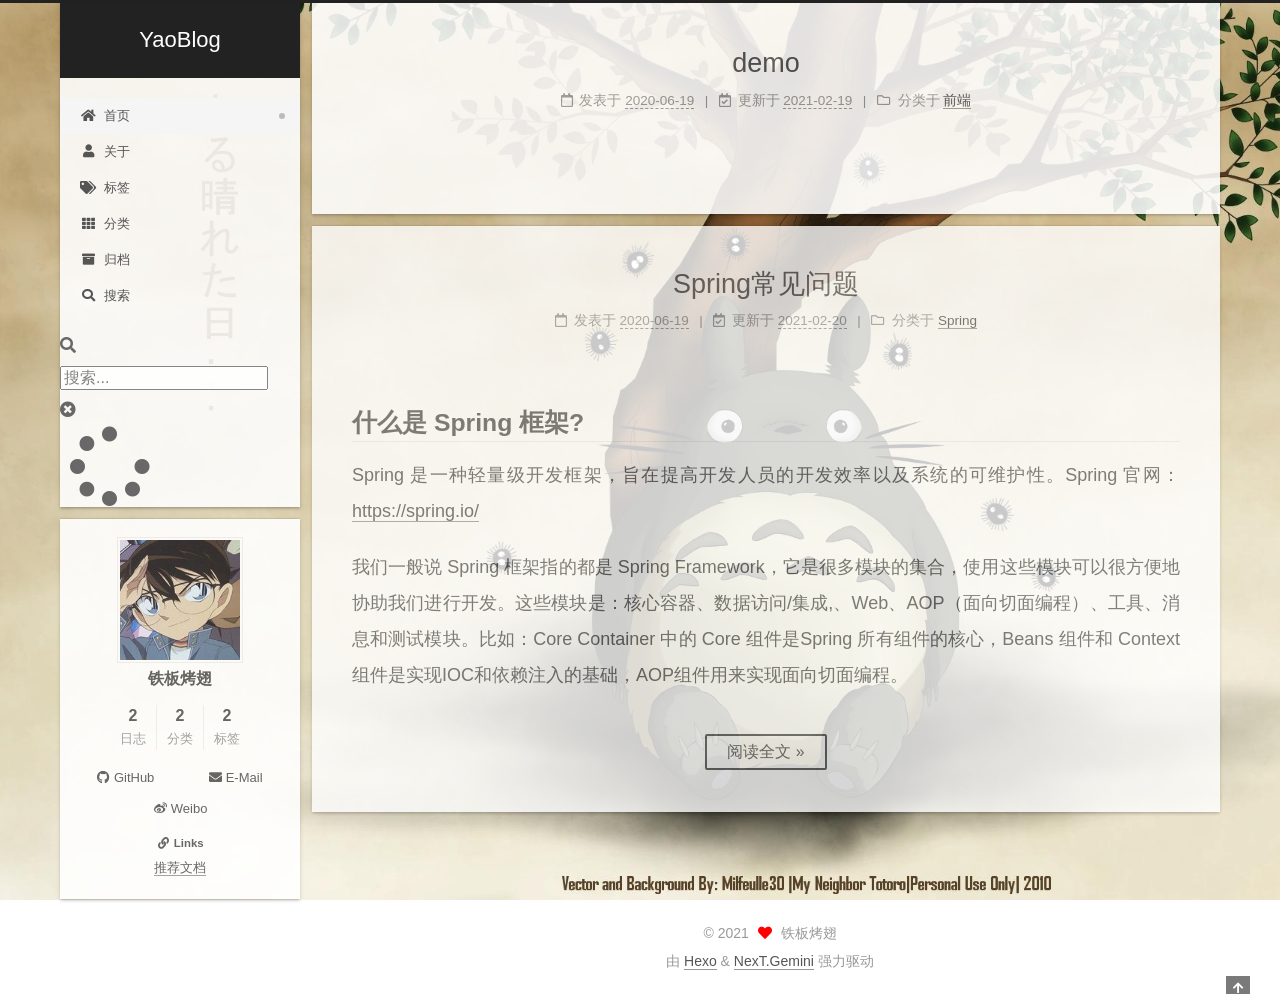
==== commit 9473b791: "Site updated: 2021-02-20 15:55:08" ====
--- a/index.html
+++ b/index.html
@@ -17,7 +17,7 @@
 
 <script id="hexo-configurations">
     var NexT = window.NexT || {};
-    var CONFIG = {"hostname":"yaoblog.com","root":"/","scheme":"Gemini","version":"7.8.0","exturl":false,"sidebar":{"position":"left","display":"post","padding":18,"offset":12,"onmobile":false},"copycode":{"enable":false,"show_result":false,"style":null},"back2top":{"enable":true,"sidebar":false,"scrollpercent":false},"bookmark":{"enable":false,"color":"#222","save":"auto"},"fancybox":false,"mediumzoom":false,"lazyload":false,"pangu":false,"comments":{"style":"tabs","active":null,"storage":true,"lazyload":false,"nav":null},"algolia":{"hits":{"per_page":10},"labels":{"input_placeholder":"Search for Posts","hits_empty":"We didn't find any results for the search: ${query}","hits_stats":"${hits} results found in ${time} ms"}},"localsearch":{"enable":false,"trigger":"auto","top_n_per_article":1,"unescape":false,"preload":false},"motion":{"enable":true,"async":false,"transition":{"post_block":"fadeIn","post_header":"slideDownIn","post_body":"slideDownIn","coll_header":"slideLeftIn","sidebar":"slideUpIn"}}};
+    var CONFIG = {"hostname":"yaoblog.com","root":"/","scheme":"Gemini","version":"7.8.0","exturl":false,"sidebar":{"position":"left","display":"post","padding":18,"offset":12,"onmobile":false},"copycode":{"enable":false,"show_result":false,"style":null},"back2top":{"enable":true,"sidebar":false,"scrollpercent":false},"bookmark":{"enable":false,"color":"#222","save":"auto"},"fancybox":false,"mediumzoom":false,"lazyload":false,"pangu":false,"comments":{"style":"tabs","active":null,"storage":true,"lazyload":false,"nav":null},"algolia":{"hits":{"per_page":10},"labels":{"input_placeholder":"Search for Posts","hits_empty":"We didn't find any results for the search: ${query}","hits_stats":"${hits} results found in ${time} ms"}},"localsearch":{"enable":true,"trigger":"auto","top_n_per_article":1,"unescape":false,"preload":false},"motion":{"enable":true,"async":false,"transition":{"post_block":"fadeIn","post_header":"slideDownIn","post_body":"slideDownIn","coll_header":"slideLeftIn","sidebar":"slideUpIn"}},"path":"search.xml"};
   </script>
 
   <meta property="og:type" content="website">
@@ -99,6 +99,7 @@
 
   <div class="site-nav-right">
     <div class="toggle popup-trigger">
+        <i class="fa fa-search fa-fw fa-lg"></i>
     </div>
   </div>
 </div>
@@ -133,16 +134,38 @@
     <a href="/archives/" rel="section"><i class="fa fa-archive fa-fw"></i>归档</a>
 
   </li>
-        <li class="menu-item menu-item-schedule">
-
-    <a href="/schedule/" rel="section"><i class="fa fa-calendar fa-fw"></i>日程表</a>
-
-  </li>
+      <li class="menu-item menu-item-search">
+        <a role="button" class="popup-trigger"><i class="fa fa-search fa-fw"></i>搜索
+        </a>
+      </li>
   </ul>
 </nav>
 
 
 
+  <div class="search-pop-overlay">
+    <div class="popup search-popup">
+        <div class="search-header">
+  <span class="search-icon">
+    <i class="fa fa-search"></i>
+  </span>
+  <div class="search-input-container">
+    <input autocomplete="off" autocapitalize="off"
+           placeholder="搜索..." spellcheck="false"
+           type="search" class="search-input">
+  </div>
+  <span class="popup-btn-close">
+    <i class="fa fa-times-circle"></i>
+  </span>
+</div>
+<div id="search-result">
+  <div id="no-result">
+    <i class="fa fa-spinner fa-pulse fa-5x fa-fw"></i>
+  </div>
+</div>
+
+    </div>
+  </div>
 
 </div>
     </header>
@@ -490,6 +513,10 @@
 
 
 
+  
+<script src="/js/local-search.js"></script>
+
+
 
 
 
